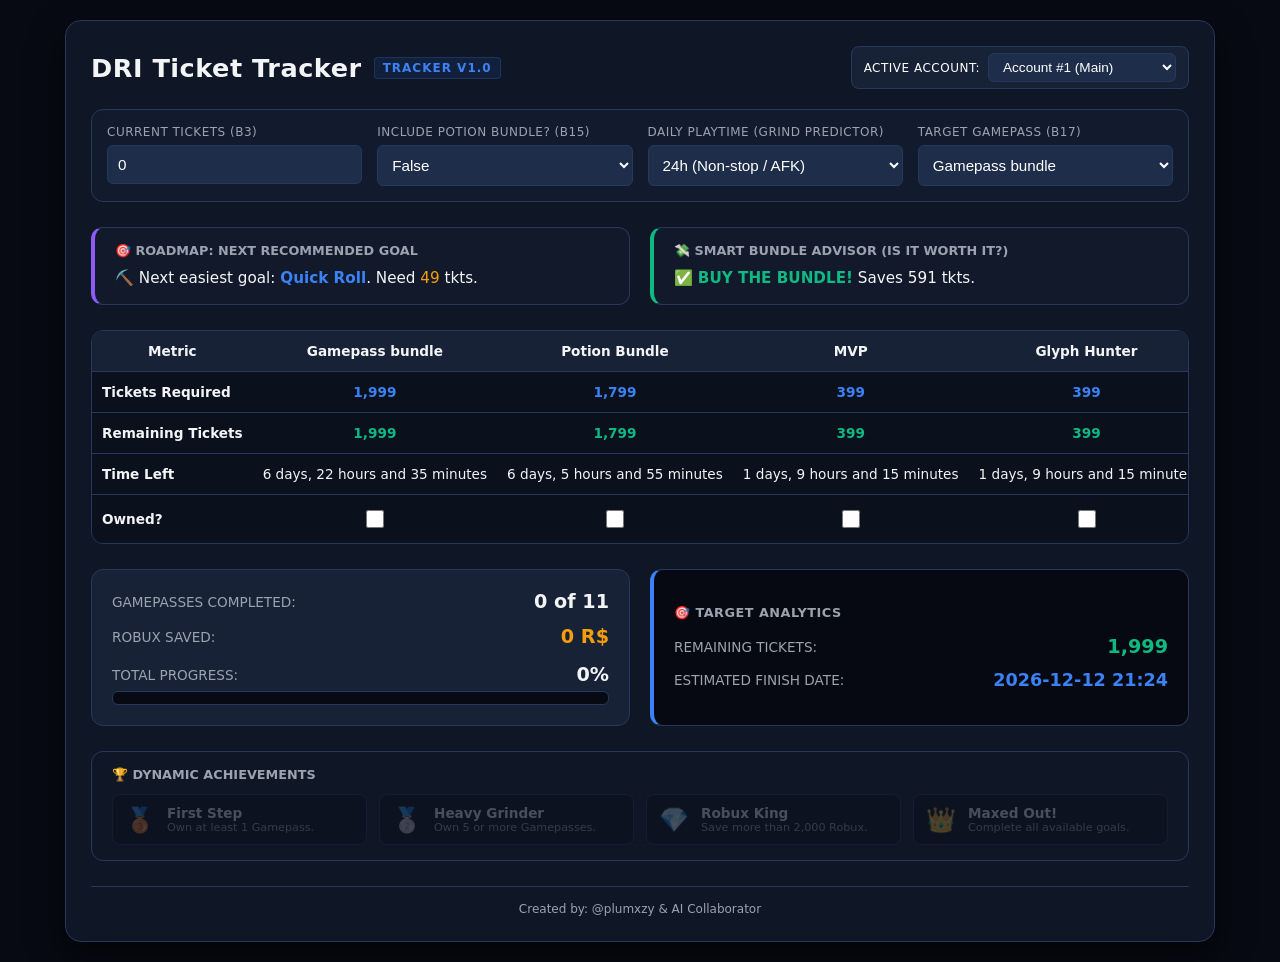
==== lol.html @ b233b1bb "Add files via upload" ====
<!DOCTYPE html>
<html lang="en">
<head>
    <meta charset="UTF-8">
    <meta name="viewport" content="width=device-width, initial-scale=1.0">
    <title>DRI Ticket Tracker</title>
    <style>
        :root {
            --bg-dark: #070a13;
            --card-bg: #0f1626;
            --panel-bg: #172237;
            --input-bg: #1e2d4a;
            --border-color: #26395c;
            --text-main: #f3f4f6;
            --text-muted: #9ca3af;
            --blue-glow: #3b82f6;
            --green-glow: #10b981;
            --amber-glow: #f59e0b;
            --purple-glow: #8b5cf6;
            --red-glow: #ef4444;
        }

        body {
            background-color: var(--bg-dark);
            color: var(--text-main);
            font-family: 'Segoe UI', system-ui, sans-serif;
            margin: 0;
            padding: 20px;
            display: flex;
            justify-content: center;
            align-items: center;
            min-height: 100vh;
        }

        .tracker-card {
            background-color: var(--card-bg);
            border: 1px solid var(--border-color);
            border-radius: 16px;
            padding: 25px;
            width: 100%;
            max-width: 1150px;
            box-shadow: 0 15px 35px rgba(0, 0, 0, 0.6);
            box-sizing: border-box;
        }

        .header-area {
            display: flex;
            justify-content: space-between;
            align-items: center;
            margin-bottom: 5px;
            flex-wrap: wrap;
            gap: 10px;
        }
        h1 { font-size: 1.6rem; margin: 0; letter-spacing: 0.5px; }
        
        .section-version { 
            font-size: 0.75rem; 
            font-weight: bold; 
            letter-spacing: 1px;
            padding: 3px 8px;
            border-radius: 4px;
        }
        .v-tracker { color: var(--blue-glow); background: rgba(59, 130, 246, 0.1); border: 1px solid rgba(59, 130, 246, 0.2); }

        .profile-group {
            display: flex;
            align-items: center;
            gap: 8px;
            background: var(--panel-bg);
            padding: 6px 12px;
            border-radius: 8px;
            border: 1px solid var(--border-color);
        }

        .controls-grid {
            display: grid;
            grid-template-columns: repeat(auto-fit, minmax(180px, 1fr));
            gap: 15px;
            margin-bottom: 25px;
            background: rgba(23, 34, 55, 0.4);
            padding: 15px;
            border-radius: 12px;
            border: 1px solid var(--border-color);
        }

        .input-group { display: flex; flex-direction: column; }
        label { font-size: 0.75rem; color: var(--text-muted); margin-bottom: 6px; text-transform: uppercase; letter-spacing: 0.5px; }
        
        input[type="number"], select {
            background-color: var(--input-bg);
            border: 1px solid var(--border-color);
            border-radius: 6px;
            padding: 10px;
            color: white;
            font-size: 0.95rem;
            outline: none;
            transition: border-color 0.2s;
        }
        input[type="number"]:focus, select:focus { border-color: var(--blue-glow); }

        .smart-tools-grid {
            display: grid;
            grid-template-columns: 1fr 1fr;
            gap: 20px;
            margin-bottom: 25px;
        }
        @media (max-width: 768px) { .smart-tools-grid { grid-template-columns: 1fr; } }

        .tool-box {
            background: rgba(23, 34, 55, 0.3);
            border: 1px solid var(--border-color);
            border-radius: 12px;
            padding: 15px 20px;
        }
        .tool-title { font-size: 0.8rem; text-transform: uppercase; color: var(--text-muted); font-weight: bold; margin-bottom: 10px; }
        .tool-content { font-size: 0.95rem; line-height: 1.4; font-weight: 500; }

        .table-wrapper {
            overflow-x: auto;
            border: 1px solid var(--border-color);
            border-radius: 12px;
            background-color: rgba(7, 10, 19, 0.5);
            margin-bottom: 25px;
        }

        table {
            width: 100%;
            border-collapse: collapse;
            text-align: center;
            font-size: 0.85rem;
            min-width: 1000px;
        }

        th, td { padding: 12px 10px; border-bottom: 1px solid var(--border-color); white-space: nowrap; }
        th { background-color: var(--panel-bg); color: var(--text-main); font-weight: 600; }
        tr:last-child td { border-bottom: none; }
        .td-highlight { color: var(--blue-glow); font-weight: bold; }
        .td-remaining { color: var(--green-glow); font-weight: bold; }

        .checkbox-cell { cursor: pointer; width: 18px; height: 18px; accent-color: var(--blue-glow); }

        .bottom-sections {
            display: grid;
            grid-template-columns: 1fr 1fr;
            gap: 20px;
            margin-bottom: 25px;
        }
        @media (max-width: 768px) { .bottom-sections { grid-template-columns: 1fr; } }

        .metrics-panel {
            background: var(--panel-bg);
            border-radius: 12px;
            padding: 20px;
            border: 1px solid var(--border-color);
        }

        .metric-row { display: flex; justify-content: space-between; align-items: center; margin-bottom: 12px; }
        .metric-row:last-child { margin-bottom: 0; }
        .metric-lbl { font-size: 0.85rem; color: var(--text-muted); text-transform: uppercase; }
        .metric-val { font-size: 1.2rem; font-weight: bold; }
        .metric-val.amber { color: var(--amber-glow); }

        .progress-box { margin-top: 15px; }
        .bar-bg { background: var(--bg-dark); height: 12px; border-radius: 6px; overflow: hidden; border: 1px solid var(--border-color); }
        .bar-fill { background: linear-gradient(90deg, var(--blue-glow), var(--green-glow)); width: 0%; height: 100%; transition: width 0.3s; }

        .prediction-panel {
            background: #060912;
            border-radius: 12px;
            padding: 20px;
            border: 1px solid var(--border-color);
            border-left: 4px solid var(--blue-glow);
            display: flex;
            flex-direction: column;
            justify-content: center;
        }
        .pred-title { font-size: 0.8rem; text-transform: uppercase; color: var(--text-muted); letter-spacing: 0.5px; margin-bottom: 15px; font-weight: bold; }

        .achievements-panel {
            background: rgba(15, 22, 38, 0.6);
            border: 1px solid var(--border-color);
            border-radius: 12px;
            padding: 15px 20px;
            margin-bottom: 25px;
        }
        .achievements-title { font-size: 0.8rem; text-transform: uppercase; color: var(--text-muted); font-weight: bold; margin-bottom: 12px; }
        .achievements-grid { display: grid; grid-template-columns: repeat(auto-fit, minmax(200px, 1fr)); gap: 12px; }
        .ach-card {
            background: var(--bg-dark); border: 1px solid var(--border-color); padding: 10px 12px; border-radius: 8px;
            display: flex; align-items: center; gap: 12px; opacity: 0.25; transition: all 0.3s ease;
        }
        .ach-card.unlocked { opacity: 1; border-color: var(--purple-glow); box-shadow: 0 0 10px rgba(139, 92, 246, 0.2); }
        .ach-icon { font-size: 1.5rem; }
        .ach-info { display: flex; flex-direction: column; }
        .ach-name { font-size: 0.85rem; font-weight: bold; color: var(--text-main); }
        .ach-desc { font-size: 0.7rem; color: var(--text-muted); }

        .footer { text-align: center; font-size: 0.75rem; color: var(--text-muted); margin-top: 25px; border-top: 1px solid var(--border-color); padding-top: 15px; }
    </style>
</head>
<body>

<div class="tracker-card">
    
    <div class="header-area">
        <div style="display: flex; align-items: center; gap: 12px;">
            <h1>DRI Ticket Tracker</h1>
            <span class="section-version v-tracker">TRACKER V1.0</span>
        </div>
        <div class="profile-group">
            <label style="margin: 0; color: white;">Active Account:</label>
            <select id="active-profile" onchange="switchProfile()" style="padding: 5px 10px; font-size: 0.85rem;">
                <option value="profile_1">Account #1 (Main)</option>
                <option value="profile_2">Account #2 (Secondary)</option>
                <option value="profile_3">Account #3 (Friend)</option>
            </select>
        </div>
    </div>
    <div style="margin-bottom: 20px;"></div>

    <div class="controls-grid">
        <div class="input-group">
            <label>Current Tickets (B3)</label>
            <input type="number" id="current-tickets" value="0" min="0" oninput="calculateAll()">
        </div>
        <div class="input-group">
            <label>Include Potion Bundle? (B15)</label>
            <select id="include-potion" onchange="calculateAll()">
                <option value="False">False</option>
                <option value="True">True</option>
            </select>
        </div>
        <div class="input-group">
            <label>Daily Playtime (Grind Predictor)</label>
            <select id="daily-hours" onchange="calculateAll()">
                <option value="24">24h (Non-stop / AFK)</option>
                <option value="12">12 hours / day</option>
                <option value="6">6 hours / day</option>
                <option value="4">4 hours / day</option>
                <option value="2">2 hours / day</option>
                <option value="1">1 hour / day</option>
            </select>
        </div>
        <div class="input-group">
            <label>Target Gamepass (B17)</label>
            <select id="target-gamepass" onchange="calculateAll()">
                <option value="Gamepass bundle">Gamepass bundle</option>
                <option value="Potion Bundle">Potion Bundle</option>
                <option value="MVP">MVP</option>
                <option value="Glyph Hunter">Glyph Hunter</option>
                <option value="Rarity Master">Rarity Master</option>
                <option value="Rune Master">Rune Master</option>
                <option value="Double Essence">Double Essence</option>
                <option value="Triple XP">Triple XP</option>
                <option value="Double Coins">Double Coins</option>
                <option value="VIP">VIP</option>
                <option value="Lucky">Lucky</option>
                <option value="Quick Roll">Quick Roll</option>
            </select>
        </div>
    </div>

    <div class="smart-tools-grid">
        <div class="tool-box" style="border-left: 4px solid var(--purple-glow);">
            <div class="tool-title">🎯 Roadmap: Next Recommended Goal</div>
            <div class="tool-content" id="roadmap-suggestion">Calculating next step...</div>
        </div>
        <div class="tool-box" id="bundle-advisor-box" style="border-left: 4px solid var(--amber-glow);">
            <div class="tool-title">💸 Smart Bundle Advisor (Is it worth it?)</div>
            <div class="tool-content" id="bundle-advisor-text">Analyzing owned gamepasses...</div>
        </div>
    </div>

    <div class="table-wrapper">
        <table>
            <thead><tr id="row-headers"><th>Metric</th></tr></thead>
            <tbody>
                <tr id="row-required"><td style="text-align: left; font-weight: bold;">Tickets Required</td></tr>
                <tr id="row-remaining"><td style="text-align: left; font-weight: bold;">Remaining Tickets</td></tr>
                <tr id="row-time"><td style="text-align: left; font-weight: bold;">Time Left</td></tr>
                <tr id="row-owned"><td style="text-align: left; font-weight: bold;">Owned?</td></tr>
            </tbody>
        </table>
    </div>

    <div class="bottom-sections">
        <div class="metrics-panel">
            <div class="metric-row">
                <span class="metric-lbl">Gamepasses Completed:</span>
                <span id="stat-completed" class="metric-val">0 of 11</span>
            </div>
            <div class="metric-row">
                <span class="metric-lbl">Robux Saved:</span>
                <span id="stat-robux" class="metric-val amber">0 R$</span>
            </div>
            <div class="progress-box">
                <div class="metric-row" style="margin-bottom: 5px;">
                    <span class="metric-lbl">Total Progress:</span>
                    <span id="stat-progress" class="metric-val">0%</span>
                </div>
                <div class="bar-bg"><div id="progress-fill" class="bar-fill"></div></div>
            </div>
        </div>

        <div class="prediction-panel">
            <div class="pred-title">🎯 Target Analytics</div>
            <div class="metric-row">
                <span class="metric-lbl">Remaining Tickets:</span>
                <span id="target-rem" class="metric-val" style="color: var(--green-glow);">0</span>
            </div>
            <div class="metric-row">
                <span class="metric-lbl">Estimated Finish Date:</span>
                <span id="target-date" class="metric-val" style="color: var(--blue-glow); font-size:1.1rem;">-</span>
            </div>
        </div>
    </div>

    <div class="achievements-panel">
        <div class="achievements-title">🏆 Dynamic Achievements</div>
        <div class="achievements-grid">
            <div class="ach-card" id="ach-first">
                <div class="ach-icon">🥉</div>
                <div class="ach-info"><span class="ach-name">First Step</span><span class="ach-desc">Own at least 1 Gamepass.</span></div>
            </div>
            <div class="ach-card" id="ach-half">
                <div class="ach-icon">🥈</div>
                <div class="ach-info"><span class="ach-name">Heavy Grinder</span><span class="ach-desc">Own 5 or more Gamepasses.</span></div>
            </div>
            <div class="ach-card" id="ach-rich">
                <div class="ach-icon">💎</div>
                <div class="ach-info"><span class="ach-name">Robux King</span><span class="ach-desc">Save more than 2,000 Robux.</span></div>
            </div>
            <div class="ach-card" id="ach-max">
                <div class="ach-icon">👑</div>
                <div class="ach-info"><span class="ach-name">Maxed Out!</span><span class="ach-desc">Complete all available goals.</span></div>
            </div>
        </div>
    </div>

    <div class="footer">Created by: @plumxzy & AI Collaborator</div>
</div>

<script>
    const gamepasses = [
        { id: "gp_bundle", name: "Gamepass bundle", cost: 1999, isBundle: true, isPotion: false },
        { id: "potion_bundle", name: "Potion Bundle", cost: 1799, isBundle: false, isPotion: true },
        { id: "mvp", name: "MVP", cost: 399, isBundle: false, isPotion: false },
        { id: "glyph", name: "Glyph Hunter", cost: 399, isBundle: false, isPotion: false },
        { id: "rarity", name: "Rarity Master", cost: 399, isBundle: false, isPotion: false },
        { id: "rune", name: "Rune Master", cost: 399, isBundle: false, isPotion: false },
        { id: "essence", name: "Double Essence", cost: 249, isBundle: false, isPotion: false },
        { id: "xp", name: "Triple XP", cost: 249, isBundle: false, isPotion: false },
        { id: "coins", name: "Double Coins", cost: 199, isBundle: false, isPotion: false },
        { id: "vip", name: "VIP", cost: 149, isBundle: false, isPotion: false },
        { id: "lucky", name: "Lucky", cost: 99, isBundle: false, isPotion: false },
        { id: "quick", name: "Quick Roll", cost: 49, isBundle: false, isPotion: false }
    ];

    let isUpdatingCheckboxes = false;

    function buildTrackerTableUI() {
        const headersRow = document.getElementById('row-headers');
        const requiredRow = document.getElementById('row-required');
        const remainingRow = document.getElementById('row-remaining');
        const timeRow = document.getElementById('row-time');
        const ownedRow = document.getElementById('row-owned');

        headersRow.innerHTML = "<th>Metric</th>";
        requiredRow.innerHTML = "<td style='text-align: left; font-weight: bold;'>Tickets Required</td>";
        remainingRow.innerHTML = "<td style='text-align: left; font-weight: bold;'>Remaining Tickets</td>";
        timeRow.innerHTML = "<td style='text-align: left; font-weight: bold;'>Time Left</td>";
        ownedRow.innerHTML = "<td style='text-align: left; font-weight: bold;'>Owned?</td>";

        gamepasses.forEach(gp => {
            const th = document.createElement('th'); th.innerText = gp.name; headersRow.appendChild(th);
            const tdReq = document.createElement('td'); tdReq.className = 'td-highlight'; tdReq.innerText = gp.cost.toLocaleString(); requiredRow.appendChild(tdReq);
            const tdRem = document.createElement('td'); tdRem.id = `rem-${gp.id}`; tdRem.className = 'td-remaining'; remainingRow.appendChild(tdRem);
            const tdTime = document.createElement('td'); tdTime.id = `time-${gp.id}`; timeRow.appendChild(tdTime);
            const tdOwned = document.createElement('td'); tdOwned.innerHTML = `<input type="checkbox" id="check-${gp.id}" class="checkbox-cell" onchange="handleCheckboxChange('${gp.id}')">`; ownedRow.appendChild(tdOwned);
        });
    }

    function formatTime(minutes) {
        if (minutes <= 0) return "0 hours";
        const days = Math.floor(minutes / 1440); const hours = Math.floor((minutes % 1440) / 60); const mins = Math.round(minutes % 60);
        let str = ""; if (days > 0) str += `${days} days, `; if (hours > 0 || days > 0) str += `${hours} hours and `;
        str += `${mins} minutes`; return str;
    }

    function handleCheckboxChange(changedId) {
        if (isUpdatingCheckboxes) return;
        isUpdatingCheckboxes = true;
        const normalPasesIds = gamepasses.filter(gp => !gp.isBundle && !gp.isPotion).map(gp => gp.id);
        if (changedId === 'gp_bundle') {
            const bundleStatus = document.getElementById('check-gp_bundle').checked;
            normalPasesIds.forEach(id => { 
                const el = document.getElementById(`check-${id}`);
                if(el) el.checked = bundleStatus; 
            });
        } else if (normalPasesIds.includes(changedId)) {
            const allNormalsChecked = normalPasesIds.every(id => {
                const el = document.getElementById(`check-${id}`);
                return el ? el.checked : false;
            });
            const bundleEl = document.getElementById('check-gp_bundle');
            if(bundleEl) bundleEl.checked = allNormalsChecked;
        }
        isUpdatingCheckboxes = false;
        calculateAll();
    }

    function switchProfile() { loadProfileData(); }

    function calculateAll() {
        const currentProfile = document.getElementById('active-profile').value;
        const currentTickets = parseInt(document.getElementById('current-tickets').value) || 0;
        const includePotion = document.getElementById('include-potion').value === "True";
        const selectedTargetName = document.getElementById('target-gamepass').value;
        const dailyHours = parseFloat(document.getElementById('daily-hours').value) || 24;

        let totalRobuxSaved = 0; let ownedCount = 0; let maxCompletedPossible = includePotion ? 12 : 11;
        let unownedLoosePasesCostSum = 0; let unownedLooseCount = 0; let nextBestPass = null;

        const saveState = { tickets: currentTickets, includePotion: includePotion, target: selectedTargetName, dailyHours: dailyHours, owned: {} };

        gamepasses.forEach(gp => {
            const cb = document.getElementById(`check-${gp.id}`);
            const isOwned = cb ? cb.checked : false;
            saveState.owned[gp.id] = isOwned;
            let remaining = gp.cost - currentTickets; if (remaining < 0) remaining = 0;

            if (isOwned) {
                remaining = 0;
                if (!gp.isBundle) { if (!gp.isPotion || (gp.isPotion && includePotion)) totalRobuxSaved += gp.cost; }
                if (!gp.isPotion || (gp.isPotion && includePotion)) ownedCount++;
            } else {
                if (!gp.isBundle && !gp.isPotion) {
                    unownedLoosePasesCostSum += gp.cost; unownedLooseCount++;
                    if (!nextBestPass || gp.cost < nextBestPass.cost) nextBestPass = gp;
                }
            }
            const remEl = document.getElementById(`rem-${gp.id}`);
            const timeEl = document.getElementById(`time-${gp.id}`);
            if (remEl) remEl.innerText = remaining.toLocaleString();
            if (timeEl) timeEl.innerText = remaining === 0 ? "0 hours" : formatTime(remaining * 5);
        });

        const mainBundleCb = document.getElementById('check-gp_bundle');
        if (mainBundleCb && mainBundleCb.checked) {
            const potionCb = document.getElementById('check-potion_bundle');
            ownedCount = includePotion && potionCb && potionCb.checked ? 12 : 11;
        }

        localStorage.setItem(`dri_state_${currentProfile}`, JSON.stringify(saveState));
        localStorage.setItem('dri_active_profile_id', currentProfile);

        document.getElementById('stat-completed').innerText = `${ownedCount} of ${maxCompletedPossible}`;
        document.getElementById('stat-robux').innerText = `${totalRobuxSaved.toLocaleString()} R$`;
        const progressPercent = Math.min(Math.round((ownedCount / maxCompletedPossible) * 100), 100);
        document.getElementById('stat-progress').innerText = `${progressPercent}%`;
        document.getElementById('progress-fill').style.width = `${progressPercent}%`;

        const roadmapText = document.getElementById('roadmap-suggestion');
        if ((mainBundleCb && mainBundleCb.checked) || unownedLooseCount === 0) {
            roadmapText.innerHTML = "🎉 <span style='color: var(--green-glow);'>All base gamepasses unlocked! You master the grind.</span>";
        } else if (nextBestPass) {
            if (currentTickets >= nextBestPass.cost) {
                roadmapText.innerHTML = `🔥 Ready to unlock: Buy <span style='color: var(--purple-glow); font-weight:bold;'>${nextBestPass.name}</span> right now!`;
            } else {
                roadmapText.innerHTML = `⛏️ Next easiest goal: <span style='color: var(--blue-glow); font-weight:bold;'>${nextBestPass.name}</span>. Need <span style='color: var(--amber-glow);'>${(nextBestPass.cost - currentTickets).toLocaleString()}</span> tkts.`;
            }
        }

        const advisorText = document.getElementById('bundle-advisor-text');
        const advisorBox = document.getElementById('bundle-advisor-box');
        if ((mainBundleCb && mainBundleCb.checked) || unownedLooseCount === 0) {
            advisorText.innerHTML = "Bundle completed."; advisorBox.style.borderLeftColor = "var(--border-color)";
        } else {
            if (unownedLoosePasesCostSum > 1999) {
                advisorText.innerHTML = `✅ <span style='color: var(--green-glow); font-weight:bold;'>BUY THE BUNDLE!</span> Saves ${(unownedLoosePasesCostSum - 1999).toLocaleString()} tkts.`;
                advisorBox.style.borderLeftColor = "var(--green-glow)";
            } else {
                advisorText.innerHTML = `❌ <span style='color: var(--red-glow); font-weight:bold;'>BUY SEPARATELY!</span> Bundle wastes ${(1999 - unownedLoosePasesCostSum).toLocaleString()} tkts.`;
                advisorBox.style.borderLeftColor = "var(--red-glow)";
            }
        }

        const targetObj = gamepasses.find(gp => gp.name === selectedTargetName);
        if (targetObj) {
            const targetCheck = document.getElementById(`check-${targetObj.id}`);
            const isTargetOwned = targetCheck ? targetCheck.checked : false;
            let targetRem = targetObj.cost - currentTickets; if (targetRem < 0) targetRem = 0;
            document.getElementById('target-rem').innerText = isTargetOwned ? "0" : targetRem.toLocaleString();

            if (isTargetOwned) document.getElementById('target-date').innerText = "Already Owned! 🎉";
            else if (targetRem === 0) document.getElementById('target-date').innerText = "COMPLETED! 🎉";
            else {
                const totalMinutes = ((targetRem * 5) / 60 / dailyHours) * 24 * 60;
                let finishDate = new Date(); 
                finishDate.setMinutes(finishDate.getMinutes() + totalMinutes);
                
                if (!isNaN(finishDate.getTime())) {
                    document.getElementById('target-date').innerText = `${finishDate.getFullYear()}-${String(finishDate.getMonth() + 1).padStart(2,'0')}-${String(finishDate.getDate()).padStart(2,'0')} ${String(finishDate.getHours()).padStart(2,'0')}:${String(finishDate.getMinutes()).padStart(2,'0')}`;
                } else {
                    document.getElementById('target-date').innerText = "-";
                }
            }
        }

        document.getElementById('ach-first').classList.toggle('unlocked', ownedCount >= 1);
        document.getElementById('ach-half').classList.toggle('unlocked', ownedCount >= 5);
        document.getElementById('ach-rich').classList.toggle('unlocked', totalRobuxSaved > 2000);
        document.getElementById('ach-max').classList.toggle('unlocked', ownedCount === maxCompletedPossible);
    }

    function loadProfileData() {
        const currentProfile = document.getElementById('active-profile').value;
        const rawData = localStorage.getItem(`dri_state_${currentProfile}`);
        
        isUpdatingCheckboxes = true;
        gamepasses.forEach(gp => { 
            const cb = document.getElementById(`check-${gp.id}`); 
            if (cb) cb.checked = false; 
        });
        isUpdatingCheckboxes = false;

        if (rawData) {
            try {
                const data = JSON.parse(rawData);
                document.getElementById('current-tickets').value = data.tickets || 0;
                document.getElementById('include-potion').value = data.includePotion ? "True" : "False";
                document.getElementById('target-gamepass').value = data.target || "Gamepass bundle";
                document.getElementById('daily-hours').value = data.dailyHours || "24";

                if (data.owned) {
                    isUpdatingCheckboxes = true;
                    Object.keys(data.owned).forEach(id => { 
                        const cb = document.getElementById(`check-${id}`); 
                        if (cb) cb.checked = data.owned[id]; 
                    });
                    isUpdatingCheckboxes = false;
                }
            } catch(e) { console.error(e); }
        } else {
            document.getElementById('current-tickets').value = 0; document.getElementById('include-potion').value = "False";
            document.getElementById('target-gamepass').value = "Gamepass bundle"; document.getElementById('daily-hours').value = "24";
        }
        calculateAll();
    }

    document.addEventListener("DOMContentLoaded", function() {
        buildTrackerTableUI();

        const lastActiveProfile = localStorage.getItem('dri_active_profile_id');
        if (lastActiveProfile) document.getElementById('active-profile').value = lastActiveProfile;

        loadProfileData();
    });
</script>

</body>
</html>
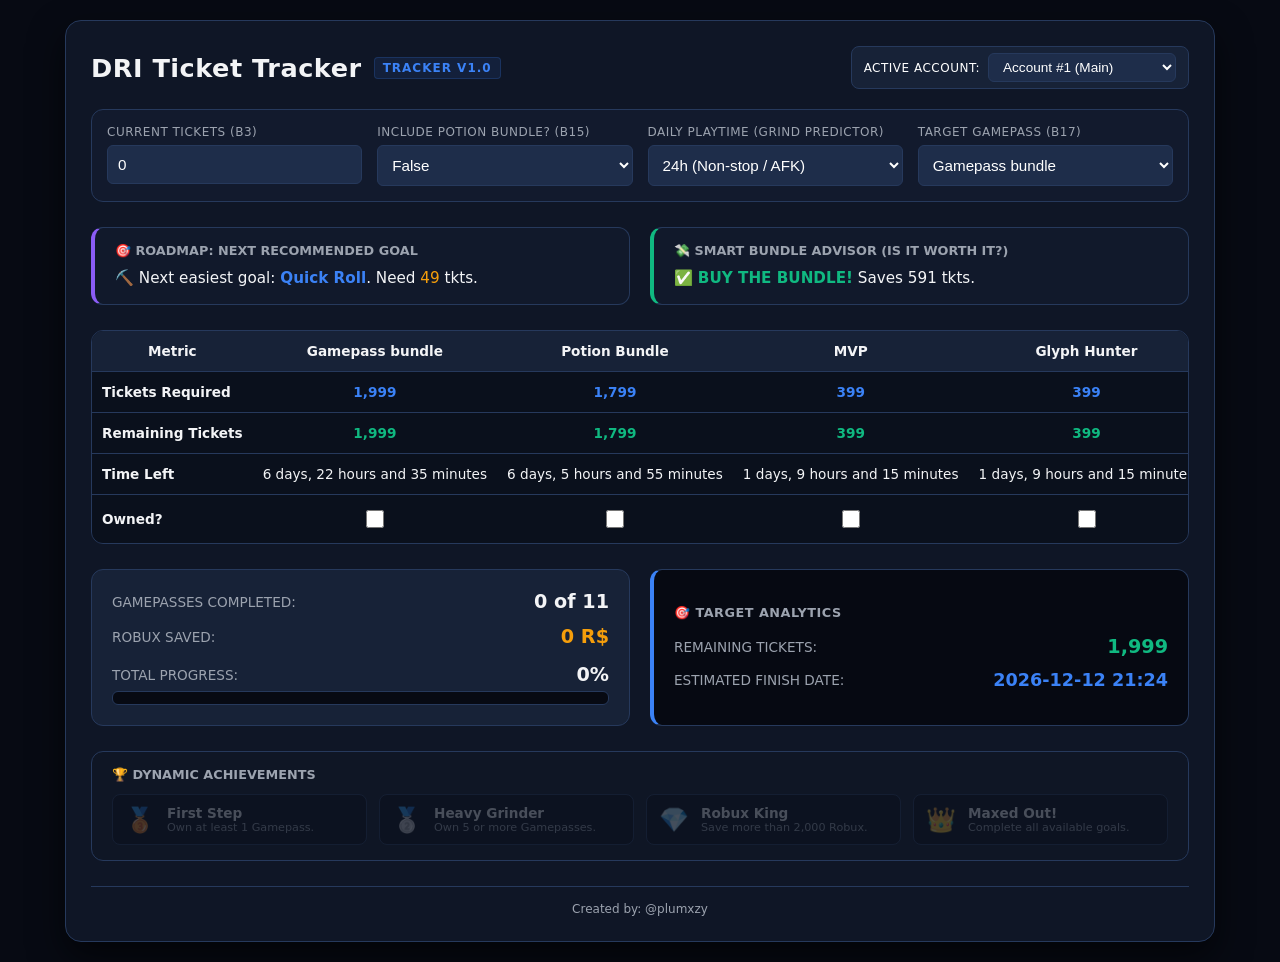
==== commit 96bce0d3: "Add files via upload" ====
--- a/lol.html
+++ b/lol.html
@@ -337,7 +337,7 @@
         </div>
     </div>
 
-    <div class="footer">Created by: @plumxzy & AI Collaborator</div>
+    <div class="footer">Created by: @plumxzy</div>
 </div>
 
 <script>
